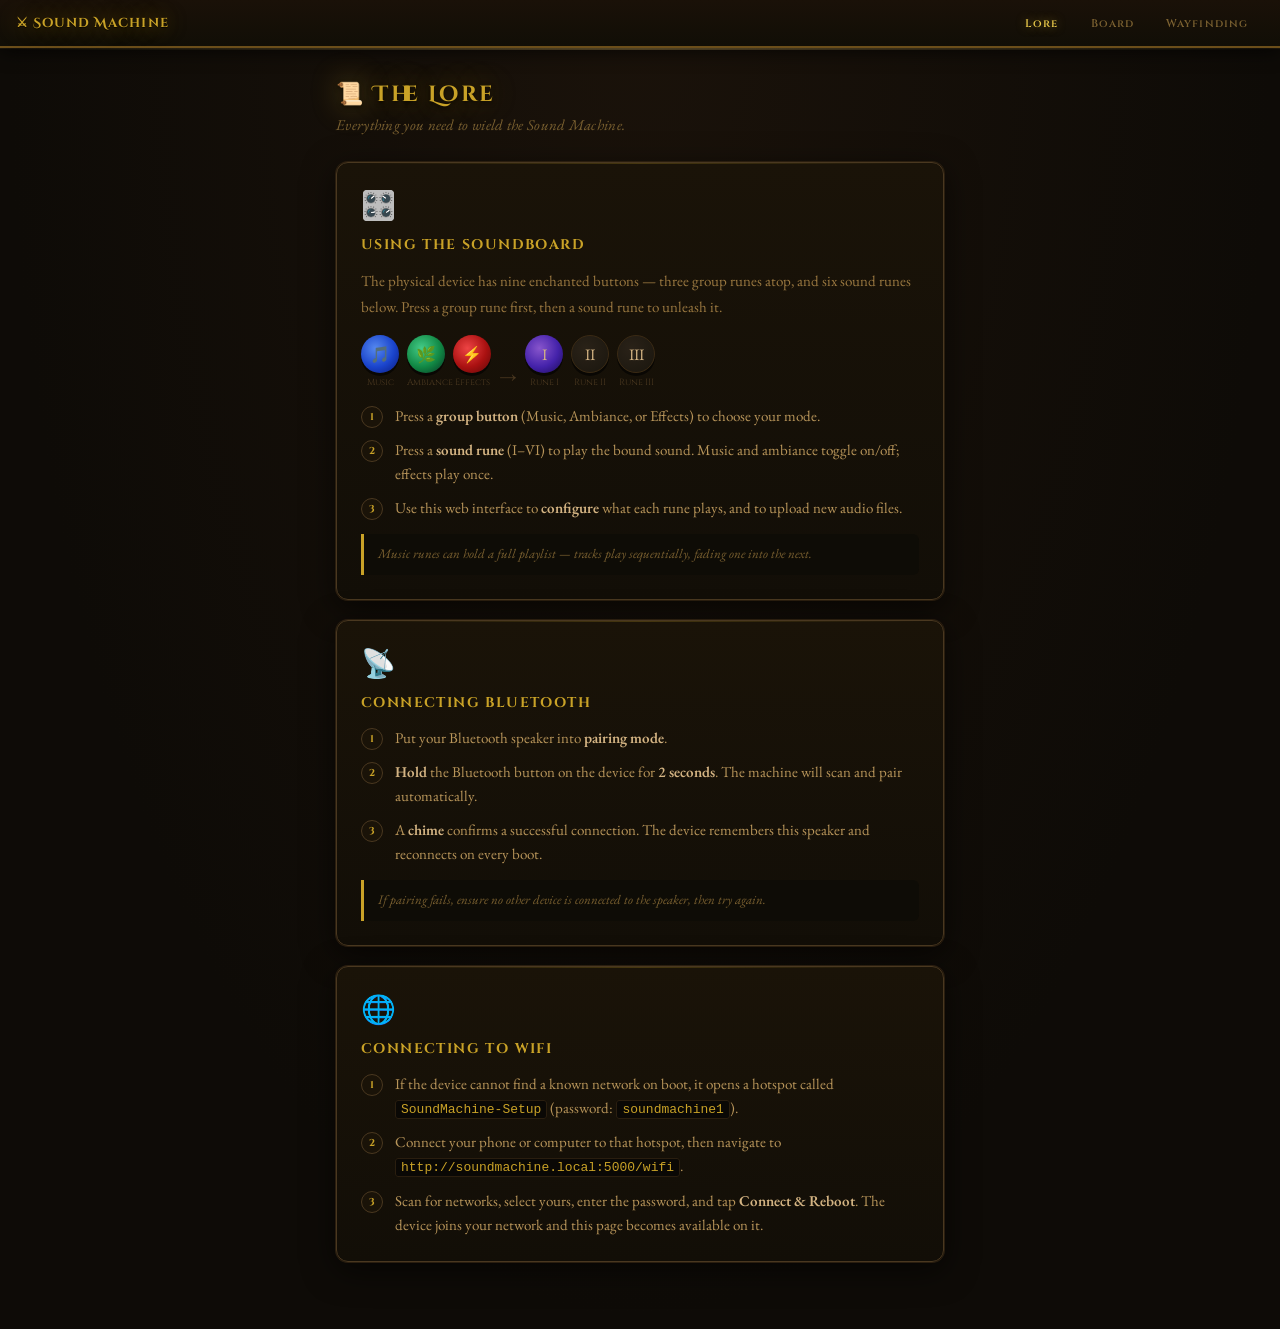
==== static/instructions.html @ b670dbd3 "feat: D&D web UI redesign with playlist support - Redesign Flask web UI with D&D dark fantasy theme " ====
<!DOCTYPE html>
<html lang="en">
<head>
  <meta charset="UTF-8">
  <meta name="viewport" content="width=device-width, initial-scale=1.0">
  <title>Sound Machine — The Lore</title>
  <link href="https://fonts.googleapis.com/css2?family=Cinzel:wght@400;600;700;900&family=Cinzel+Decorative:wght@400;700&family=EB+Garamond:ital,wght@0,400;0,600;1,400&display=swap" rel="stylesheet">
  <link rel="stylesheet" href="/static/styles.css">
</head>
<body>

<nav>
  <span class="brand">⚔ Sound Machine</span>
  <a href="/lore" class="active">Lore</a>
  <a href="/">Board</a>
  <a href="/wifi">Wayfinding</a>
</nav>

<main>
  <h1>📜 The Lore</h1>
  <p class="page-subtitle">Everything you need to wield the Sound Machine.</p>

  <div class="section-card">
    <span class="section-icon">🎛️</span>
    <div class="section-title">Using the Soundboard</div>
    <p style="font-size:15px;color:#9a7840;margin-bottom:16px;line-height:1.7;">The physical device has nine enchanted buttons — three group runes atop, and six sound runes below. Press a group rune first, then a sound rune to unleash it.</p>
    <div class="btn-group-row" style="align-items:flex-end;margin-bottom:16px;">
      <div class="mini-group"><div class="mini-btn blue">🎵</div><div class="mini-label">Music</div></div>
      <div class="mini-group"><div class="mini-btn green">🌿</div><div class="mini-label">Ambiance</div></div>
      <div class="mini-group"><div class="mini-btn red">⚡</div><div class="mini-label">Effects</div></div>
      <div class="arrow">→</div>
      <div class="mini-group"><div class="mini-btn purple">I</div><div class="mini-label">Rune I</div></div>
      <div class="mini-group"><div class="mini-btn dark">II</div><div class="mini-label">Rune II</div></div>
      <div class="mini-group"><div class="mini-btn dark">III</div><div class="mini-label">Rune III</div></div>
    </div>
    <div class="steps">
      <div class="step"><div class="step-num">1</div><div class="step-text">Press a <strong>group button</strong> (Music, Ambiance, or Effects) to choose your mode.</div></div>
      <div class="step"><div class="step-num">2</div><div class="step-text">Press a <strong>sound rune</strong> (I–VI) to play the bound sound. Music and ambiance toggle on/off; effects play once.</div></div>
      <div class="step"><div class="step-num">3</div><div class="step-text">Use this web interface to <strong>configure</strong> what each rune plays, and to upload new audio files.</div></div>
    </div>
    <div class="callout">Music runes can hold a full playlist — tracks play sequentially, fading one into the next.</div>
  </div>

  <div class="section-card">
    <span class="section-icon">📡</span>
    <div class="section-title">Connecting Bluetooth</div>
    <div class="steps">
      <div class="step"><div class="step-num">1</div><div class="step-text">Put your Bluetooth speaker into <strong>pairing mode</strong>.</div></div>
      <div class="step"><div class="step-num">2</div><div class="step-text"><strong>Hold</strong> the Bluetooth button on the device for <strong>2 seconds</strong>. The machine will scan and pair automatically.</div></div>
      <div class="step"><div class="step-num">3</div><div class="step-text">A <strong>chime</strong> confirms a successful connection. The device remembers this speaker and reconnects on every boot.</div></div>
    </div>
    <div class="callout">If pairing fails, ensure no other device is connected to the speaker, then try again.</div>
  </div>

  <div class="section-card">
    <span class="section-icon">🌐</span>
    <div class="section-title">Connecting to WiFi</div>
    <div class="steps">
      <div class="step"><div class="step-num">1</div><div class="step-text">If the device cannot find a known network on boot, it opens a hotspot called <code>SoundMachine-Setup</code> (password: <code>soundmachine1</code>).</div></div>
      <div class="step"><div class="step-num">2</div><div class="step-text">Connect your phone or computer to that hotspot, then navigate to <code>http://soundmachine.local:5000/wifi</code>.</div></div>
      <div class="step"><div class="step-num">3</div><div class="step-text">Scan for networks, select yours, enter the password, and tap <strong>Connect &amp; Reboot</strong>. The device joins your network and this page becomes available on it.</div></div>
    </div>
  </div>
</main>

</body>
</html>
---- static/styles.css ----
/* === D&D Sound Machine — shared styles === */

/* ── Reset ── */
*, *::before, *::after { box-sizing: border-box; margin: 0; padding: 0; }

/* ── Body ── */
body {
  background: #0e0b07;
  color: #d4b483;
  font-family: 'EB Garamond', Georgia, serif;
  min-height: 100vh;
  background-image:
    radial-gradient(ellipse at 50% 0%, #1a120a 0%, #0e0b07 70%),
    url("data:image/svg+xml,%3Csvg width='60' height='60' viewBox='0 0 60 60' xmlns='http://www.w3.org/2000/svg'%3E%3Cg fill='none' fill-rule='evenodd'%3E%3Cg fill='%23ffffff' fill-opacity='0.015'%3E%3Cpath d='M36 34v-4h-2v4h-4v2h4v4h2v-4h4v-2h-4zm0-30V0h-2v4h-4v2h4v4h2V6h4V4h-4zM6 34v-4H4v4H0v2h4v4h2v-4h4v-2H6zM6 4V0H4v4H0v2h4v4h2V6h4V4H6z'/%3E%3C/g%3E%3C/g%3E%3C/svg%3E");
}

/* ── Nav ── */
nav {
  background: linear-gradient(180deg, #1a1108 0%, #110e06 100%);
  border-bottom: 2px solid #6b4e1a;
  display: flex; align-items: center; padding: 0 16px;
  box-shadow: 0 2px 20px rgba(0,0,0,0.8), 0 1px 0 rgba(212,180,100,0.1);
  position: relative;
}
nav::after {
  content: '';
  position: absolute; bottom: -4px; left: 0; right: 0; height: 2px;
  background: linear-gradient(90deg, transparent, rgba(212,180,100,0.3), transparent);
}
nav .brand {
  padding: 14px 0;
  font-family: 'Cinzel Decorative', serif;
  color: #c9a227; font-size: 13px; font-weight: 700;
  text-shadow: 0 0 20px rgba(201,162,39,0.6), 0 1px 0 rgba(0,0,0,0.8);
  margin-right: auto; letter-spacing: 0.08em;
}
nav a {
  padding: 14px 16px; color: #7a6030;
  font-family: 'Cinzel', serif; font-size: 11px;
  text-decoration: none; letter-spacing: 0.1em;
  transition: color 0.2s; font-weight: 600;
}
nav a:hover { color: #c9a227; }
nav a.active { color: #e8c84a; text-shadow: 0 0 10px rgba(232,200,74,0.5); }

/* ── Main content area ── */
main { max-width: 640px; margin: 0 auto; padding: 32px 16px 48px; }

/* ── Headings ── */
h1 {
  font-family: 'Cinzel Decorative', serif;
  font-size: clamp(16px, 4vw, 22px);
  color: #c9a227;
  text-shadow: 0 0 30px rgba(201,162,39,0.4), 0 2px 4px rgba(0,0,0,0.8);
  margin-bottom: 6px; letter-spacing: 0.1em;
}
.subtitle, .page-subtitle {
  font-size: 15px; color: #7a6030;
  margin-bottom: 28px; font-style: italic; letter-spacing: 0.02em;
}

/* ── Decorative divider ── */
.divider {
  display: flex; align-items: center; gap: 12px;
  margin-bottom: 16px; color: #4a3820;
  font-size: 12px; letter-spacing: 0.15em; font-family: 'Cinzel', serif;
}
.divider::before, .divider::after {
  content: ''; flex: 1; height: 1px;
  background: linear-gradient(90deg, transparent, #4a3820, transparent);
}

/* ── Section card (instructions, wifi) ── */
.section-card {
  background: linear-gradient(180deg, #1a1308 0%, #120e07 100%);
  border: 1px solid #4a3820; border-radius: 12px;
  padding: 24px; margin-bottom: 20px;
  box-shadow: 0 0 0 1px #2a1e0f, 0 8px 32px rgba(0,0,0,0.6);
  position: relative;
}
.section-card::before {
  content: ''; position: absolute;
  top: 0; left: 20px; right: 20px; height: 1px;
  background: linear-gradient(90deg, transparent, rgba(201,162,39,0.25), transparent);
}
.section-icon { font-size: 28px; margin-bottom: 12px; display: block; }
.section-title {
  font-family: 'Cinzel', serif; font-size: 14px; font-weight: 700;
  color: #c9a227; letter-spacing: 0.1em; text-transform: uppercase; margin-bottom: 14px;
}

/* ── Steps ── */
.steps { display: flex; flex-direction: column; gap: 10px; }
.step { display: flex; gap: 12px; align-items: flex-start; }
.step-num {
  font-family: 'Cinzel', serif; font-size: 10px; font-weight: 700;
  color: #c9a227; background: #1a1308; border: 1px solid #4a3820;
  border-radius: 50%; width: 22px; height: 22px;
  display: flex; align-items: center; justify-content: center;
  flex-shrink: 0; margin-top: 2px;
}
.step-text { font-size: 15px; line-height: 1.6; color: #b8955a; }
.step-text strong { color: #d4b483; font-weight: 600; }
.step-text code {
  font-family: monospace; background: #0a0805;
  border: 1px solid #2a1e0f; border-radius: 3px;
  padding: 1px 5px; font-size: 13px; color: #c9a227;
}
.callout {
  background: #0e0c06; border-left: 3px solid #c9a227;
  border-radius: 0 6px 6px 0; padding: 10px 14px; margin-top: 14px;
  font-size: 13px; color: #7a6030; font-style: italic; line-height: 1.6;
}

/* ── Mini button illustration (instructions page) ── */
.btn-group-row { display: flex; gap: 8px; margin: 10px 0 4px; flex-wrap: wrap; }
.mini-btn {
  border-radius: 50%; width: 38px; height: 38px;
  display: flex; align-items: center; justify-content: center;
  font-size: 16px; box-shadow: 0 3px 0 rgba(0,0,0,0.6); flex-shrink: 0;
}
.mini-btn.blue  { background: radial-gradient(circle at 38% 35%, #5588ee, #1a44cc 55%, #0a1a7a); }
.mini-btn.green { background: radial-gradient(circle at 38% 35%, #44cc88, #118844 55%, #063322); }
.mini-btn.red   { background: radial-gradient(circle at 38% 35%, #ee4444, #aa1111 55%, #5a0808); }
.mini-btn.dark  { background: radial-gradient(circle at 38% 35%, #2a2218, #1a160e); border: 1px solid #3a2a14; }
.mini-btn.purple { background: radial-gradient(circle at 38% 35%, #8855cc, #4422aa 55%, #1a0a55); }
.mini-label { font-family: 'Cinzel', serif; font-size: 9px; color: #4a3820; text-align: center; width: 38px; }
.mini-group { display: flex; flex-direction: column; align-items: center; gap: 3px; }
.arrow { font-size: 18px; color: #4a3820; display: flex; align-items: center; padding-top: 6px; }

/* ── Cabinet ── */
.cabinet {
  background: radial-gradient(ellipse at 50% 10%, #1e1710 0%, #120f09 60%, #0a0805 100%);
  border: 2px solid #4a3820; border-radius: 16px; padding: 28px 20px; margin-bottom: 24px;
  box-shadow:
    0 0 0 1px #2a1e0f, 0 20px 60px rgba(0,0,0,0.9),
    inset 0 1px 0 rgba(212,180,100,0.08), inset 0 -2px 0 rgba(0,0,0,0.6);
  position: relative;
}
.cabinet::before { content: '✦'; position: absolute; top: 8px; left: 12px; color: #4a3820; font-size: 12px; }
.cabinet::after  { content: '✦'; position: absolute; top: 8px; right: 12px; color: #4a3820; font-size: 12px; }

/* ── Button grid ── */
.grid { display: grid; grid-template-columns: repeat(3, 1fr); gap: 20px; }

/* ── Arcade button base ── */
.arcade-btn {
  display: flex; flex-direction: column; align-items: center; gap: 9px;
  cursor: pointer; user-select: none;
}
.arcade-btn:active .dome-wrap { transform: translateY(3px); }
.dome-wrap {
  width: 100%; aspect-ratio: 1; border-radius: 50%; position: relative;
  transition: transform 0.08s ease;
}
.dome-wrap::before {
  content: ''; position: absolute; inset: -6px; border-radius: 50%;
  background: radial-gradient(circle at 40% 30%, #5a4520, #2a1e0a 50%, #1a1008);
  box-shadow:
    0 5px 0 #0a0805, 0 8px 20px rgba(0,0,0,0.9),
    inset 0 1px 0 rgba(212,180,100,0.15), inset 0 -1px 0 rgba(0,0,0,0.5);
  z-index: 0;
}
.dome-face {
  position: absolute; inset: 0; border-radius: 50%; z-index: 1;
  display: flex; flex-direction: column; align-items: center; justify-content: center;
  gap: 3px; overflow: hidden;
}
.dome-face::before {
  content: ''; position: absolute; inset: 0; border-radius: 50%;
  background: linear-gradient(135deg, rgba(255,255,255,0.15) 0%, transparent 50%); z-index: 3;
}
.dome-face::after {
  content: ''; position: absolute; top: 8%; left: 14%; width: 38%; height: 28%;
  background: radial-gradient(ellipse, rgba(255,255,255,0.5) 0%, rgba(255,255,255,0.1) 60%, transparent 100%);
  border-radius: 50%; z-index: 4;
}
.dome-icon { font-size: clamp(18px, 3.8vw, 24px); position: relative; z-index: 2; }
.dome-label {
  font-family: 'Cinzel', serif; font-size: clamp(6px, 1.3vw, 8px); font-weight: 700;
  position: relative; z-index: 2; text-align: center; padding: 0 4px;
  line-height: 1.4; letter-spacing: 0.06em; text-transform: uppercase;
}
.dome-sub {
  font-family: 'EB Garamond', serif; font-size: clamp(7px, 1.3vw, 9px);
  position: relative; z-index: 2; opacity: 0.8; font-style: italic;
}
.btn-label {
  font-family: 'Cinzel', serif; font-size: clamp(7px, 1.4vw, 9px);
  text-align: center; letter-spacing: 0.08em; text-transform: uppercase; line-height: 1.4;
}

/* ── Music button — sapphire ── */
.btn-music .dome-face {
  background: radial-gradient(circle at 38% 32%, #5588ee, #1a44cc 50%, #0a1a7a);
  box-shadow: inset 0 -4px 12px rgba(0,0,0,0.5);
}
.btn-music .dome-wrap { box-shadow: 0 5px 0 #06103a, 0 8px 20px rgba(20,60,180,0.4); }
.btn-music.active .dome-face { background: radial-gradient(circle at 38% 32%, #88aaff, #3366ee 50%, #1122aa); }
.btn-music.active .dome-wrap { box-shadow: 0 5px 0 #0a1a6a, 0 0 30px rgba(80,120,255,0.7), 0 0 60px rgba(80,120,255,0.3); }
.btn-music .dome-label { color: #aaccff; }
.btn-music .btn-label { color: #3355aa; }
.btn-music.active .btn-label { color: #7799ee; text-shadow: 0 0 10px rgba(80,120,255,0.6); }

/* ── Ambiance button — emerald ── */
.btn-ambiance .dome-face {
  background: radial-gradient(circle at 38% 32%, #44cc88, #118844 50%, #063322);
  box-shadow: inset 0 -4px 12px rgba(0,0,0,0.5);
}
.btn-ambiance .dome-wrap { box-shadow: 0 5px 0 #031a11, 0 8px 20px rgba(20,120,60,0.4); }
.btn-ambiance.active .dome-face { background: radial-gradient(circle at 38% 32%, #88ffcc, #22cc77 50%, #0a5533); }
.btn-ambiance.active .dome-wrap { box-shadow: 0 5px 0 #063322, 0 0 30px rgba(40,200,100,0.7), 0 0 60px rgba(40,200,100,0.3); }
.btn-ambiance .dome-label { color: #aaffcc; }
.btn-ambiance .btn-label { color: #226633; }
.btn-ambiance.active .btn-label { color: #44bb88; text-shadow: 0 0 10px rgba(40,200,100,0.6); }

/* ── Effects button — ruby ── */
.btn-effects .dome-face {
  background: radial-gradient(circle at 38% 32%, #ee4444, #aa1111 50%, #5a0808);
  box-shadow: inset 0 -4px 12px rgba(0,0,0,0.5);
}
.btn-effects .dome-wrap { box-shadow: 0 5px 0 #2a0505, 0 8px 20px rgba(150,20,20,0.4); }
.btn-effects.active .dome-face { background: radial-gradient(circle at 38% 32%, #ff8888, #ee2222 50%, #880808); }
.btn-effects.active .dome-wrap { box-shadow: 0 5px 0 #440404, 0 0 30px rgba(220,50,50,0.7), 0 0 60px rgba(220,50,50,0.3); }
.btn-effects .dome-label { color: #ffaaaa; }
.btn-effects .btn-label { color: #882222; }
.btn-effects.active .btn-label { color: #dd6666; text-shadow: 0 0 10px rgba(220,50,50,0.6); }

/* ── Sound slot buttons — amethyst / stone ── */
.btn-sound .dome-face {
  background: radial-gradient(circle at 38% 32%, #2a2218, #1a160e 55%, #0e0b07);
  box-shadow: inset 0 -4px 10px rgba(0,0,0,0.7);
}
.btn-sound .dome-wrap { box-shadow: 0 4px 0 #050403, 0 6px 14px rgba(0,0,0,0.7); }
.btn-sound.has-sound .dome-face {
  background: radial-gradient(circle at 38% 32%, #8855cc, #4422aa 55%, #1a0a55);
  box-shadow: inset 0 -4px 12px rgba(0,0,0,0.5);
}
.btn-sound.has-sound .dome-wrap { box-shadow: 0 5px 0 #0d0528, 0 8px 20px rgba(80,40,160,0.4); }
.btn-sound.selected .dome-face { background: radial-gradient(circle at 38% 32%, #bb88ff, #7733dd 55%, #2a0a88); }
.btn-sound.selected .dome-wrap { box-shadow: 0 5px 0 #180550, 0 0 28px rgba(160,80,255,0.7), 0 0 56px rgba(160,80,255,0.3); }
.btn-sound .dome-label { color: #2a2218; font-style: italic; }
.btn-sound.has-sound .dome-label { color: #ddbbff; font-style: normal; }
.btn-sound.selected .dome-label { color: #fff; text-shadow: 0 0 8px rgba(200,150,255,0.8); font-style: normal; }
.btn-sound .btn-label { color: #2a1e0f; }
.btn-sound.has-sound .btn-label { color: #6633aa; }
.btn-sound.selected .btn-label { color: #aa77ee; text-shadow: 0 0 8px rgba(160,80,255,0.5); }

/* ── Config panel ── */
.panel {
  background: linear-gradient(180deg, #1a1308 0%, #120e07 100%);
  border: 1px solid #4a3820; border-radius: 12px;
  padding: 20px; margin-bottom: 20px;
  box-shadow: 0 0 0 1px #2a1e0f, 0 8px 32px rgba(0,0,0,0.8), inset 0 1px 0 rgba(212,180,100,0.06);
  animation: slideIn 0.2s ease; position: relative;
}
.panel::before {
  content: ''; position: absolute; top: 0; left: 20px; right: 20px; height: 1px;
  background: linear-gradient(90deg, transparent, rgba(201,162,39,0.3), transparent);
}
@keyframes slideIn {
  from { opacity: 0; transform: translateY(-6px); }
  to   { opacity: 1; transform: translateY(0); }
}
.panel-header { display: flex; justify-content: space-between; align-items: center; margin-bottom: 16px; }
.panel-title { font-family: 'Cinzel', serif; font-size: 13px; font-weight: 700; color: #c9a227; letter-spacing: 0.08em; }
.badge { font-family: 'Cinzel', serif; font-size: 10px; padding: 3px 10px; border-radius: 4px; background: #1a1308; border: 1px solid #4a3820; color: #c9a227; letter-spacing: 0.06em; }

/* ── Form fields ── */
.field-label {
  font-family: 'Cinzel', serif; font-size: 9px; color: #7a6030;
  text-transform: uppercase; letter-spacing: 0.12em; margin-bottom: 6px; font-weight: 600;
}
.field-input {
  width: 100%; background: #0e0b07; border: 1px solid #3a2a14; border-radius: 6px;
  padding: 8px 12px; color: #d4b483; font-size: 14px; font-family: 'EB Garamond', serif;
  outline: none; margin-bottom: 16px;
}
.field-input:focus { border-color: #8a6820; box-shadow: 0 0 8px rgba(201,162,39,0.15); }
.field-select {
  width: 100%; background: #0e0b07; border: 1px solid #3a2a14; border-radius: 6px;
  padding: 8px 12px; color: #d4b483; font-size: 14px; font-family: 'EB Garamond', serif;
  outline: none; margin-bottom: 16px; cursor: pointer;
}
.field-select:focus { border-color: #8a6820; box-shadow: 0 0 8px rgba(201,162,39,0.15); }
.field-select option { background: #120e07; }

/* ── Playlist ── */
.playlist { display: flex; flex-direction: column; gap: 5px; margin-bottom: 8px; }
.track-row {
  display: flex; align-items: center; gap: 8px;
  background: #0a0805; border: 1px solid #2a1e0f; border-radius: 6px; padding: 7px 10px;
}
.track-name { flex: 1; font-size: 13px; color: #a08840; font-family: 'EB Garamond', serif; font-style: italic; }
.track-remove {
  color: #2a1e0f; font-size: 12px; cursor: pointer;
  background: none; border: none; padding: 2px 6px; border-radius: 4px; transition: color 0.15s;
}
.track-remove:hover { color: #993333; }

/* ── Buttons ── */
.btn-add {
  display: flex; align-items: center; gap: 6px;
  font-family: 'Cinzel', serif; font-size: 9px; letter-spacing: 0.08em; color: #6a5020;
  background: none; border: 1px dashed #3a2a14; border-radius: 6px;
  padding: 8px 12px; cursor: pointer; width: 100%; justify-content: center;
  margin-bottom: 8px; text-transform: uppercase; transition: all 0.15s;
}
.btn-add:hover { color: #c9a227; border-color: #6a5020; background: rgba(201,162,39,0.04); }
.btn-primary {
  background: linear-gradient(180deg, #8a6820, #5a4214); color: #f0d078;
  border: 1px solid #c9a227; border-radius: 6px; padding: 8px 18px;
  font-size: 10px; font-family: 'Cinzel', serif; font-weight: 700;
  letter-spacing: 0.1em; text-transform: uppercase; cursor: pointer;
  box-shadow: 0 2px 8px rgba(0,0,0,0.5); transition: all 0.15s;
}
.btn-primary:hover { background: linear-gradient(180deg, #a07824, #6a4e18); box-shadow: 0 0 12px rgba(201,162,39,0.3); }
.btn-primary:disabled { opacity: 0.5; cursor: not-allowed; }
.btn-ghost {
  background: none; color: #4a3820; border: 1px solid #2a1e0f; border-radius: 6px;
  padding: 8px 18px; font-size: 10px; font-family: 'Cinzel', serif;
  letter-spacing: 0.1em; text-transform: uppercase; cursor: pointer; transition: color 0.15s;
}
.btn-ghost:hover { color: #6a5030; }
.btn-restart {
  background: none; border: 1px solid #2a1e0f; color: #3a2a14; border-radius: 6px;
  padding: 8px 20px; font-size: 9px; font-family: 'Cinzel', serif;
  letter-spacing: 0.1em; text-transform: uppercase; cursor: pointer; transition: all 0.15s;
}
.btn-restart:hover { border-color: #4a3820; color: #6a5030; }
.panel-actions { display: flex; justify-content: flex-end; gap: 8px; }
.footer-actions { display: flex; justify-content: center; margin-top: 8px; }

/* ── Toast ── */
.toast {
  position: fixed; bottom: 20px; right: 20px;
  padding: 10px 16px; border-radius: 8px;
  font-family: 'Cinzel', serif; font-size: 11px;
  letter-spacing: 0.06em; max-width: 280px;
  box-shadow: 0 4px 20px rgba(0,0,0,0.8);
  animation: toastIn 0.2s ease; z-index: 1000;
}
.toast-info    { background: #1a1308; border: 1px solid #4a3820; color: #c9a227; }
.toast-success { background: #0a1a0a; border: 1px solid #226633; color: #44bb88; }
.toast-error   { background: #1a0a0a; border: 1px solid #662222; color: #dd6666; }
@keyframes toastIn {
  from { opacity: 0; transform: translateY(8px); }
  to   { opacity: 1; transform: translateY(0); }
}

/* ── WiFi page ── */
.wifi-network-list { list-style: none; padding: 0; margin-top: 16px; }
.wifi-network-list li {
  padding: 10px 14px; margin: 5px 0;
  background: #0e0b07; border: 1px solid #2a1e0f; border-radius: 6px;
  cursor: pointer; display: flex; justify-content: space-between; align-items: center;
  font-family: 'EB Garamond', serif; font-size: 15px; color: #b8955a; transition: all 0.15s;
}
.wifi-network-list li:hover { border-color: #4a3820; color: #d4b483; }
.wifi-network-list li.selected { background: #1a0a55; border-color: #7733dd; color: #ddbbff; }
.wifi-signal { color: #4a3820; font-size: 12px; white-space: nowrap; margin-left: 12px; font-family: 'Cinzel', serif; }
.wifi-status {
  margin-top: 16px; padding: 10px 14px; border-radius: 6px; display: none;
  font-family: 'EB Garamond', serif; font-size: 15px;
}
.wifi-status.error   { background: #1a0a0a; border: 1px solid #662222; color: #dd6666; }
.wifi-status.success { background: #0a1a0a; border: 1px solid #226633; color: #44bb88; }

/* ── Responsive ── */
@media (max-width: 400px) {
  .grid { gap: 12px; }
  main { padding: 20px 12px 32px; }
  nav .brand { font-size: 11px; }
  nav a { padding: 12px 10px; font-size: 10px; }
}
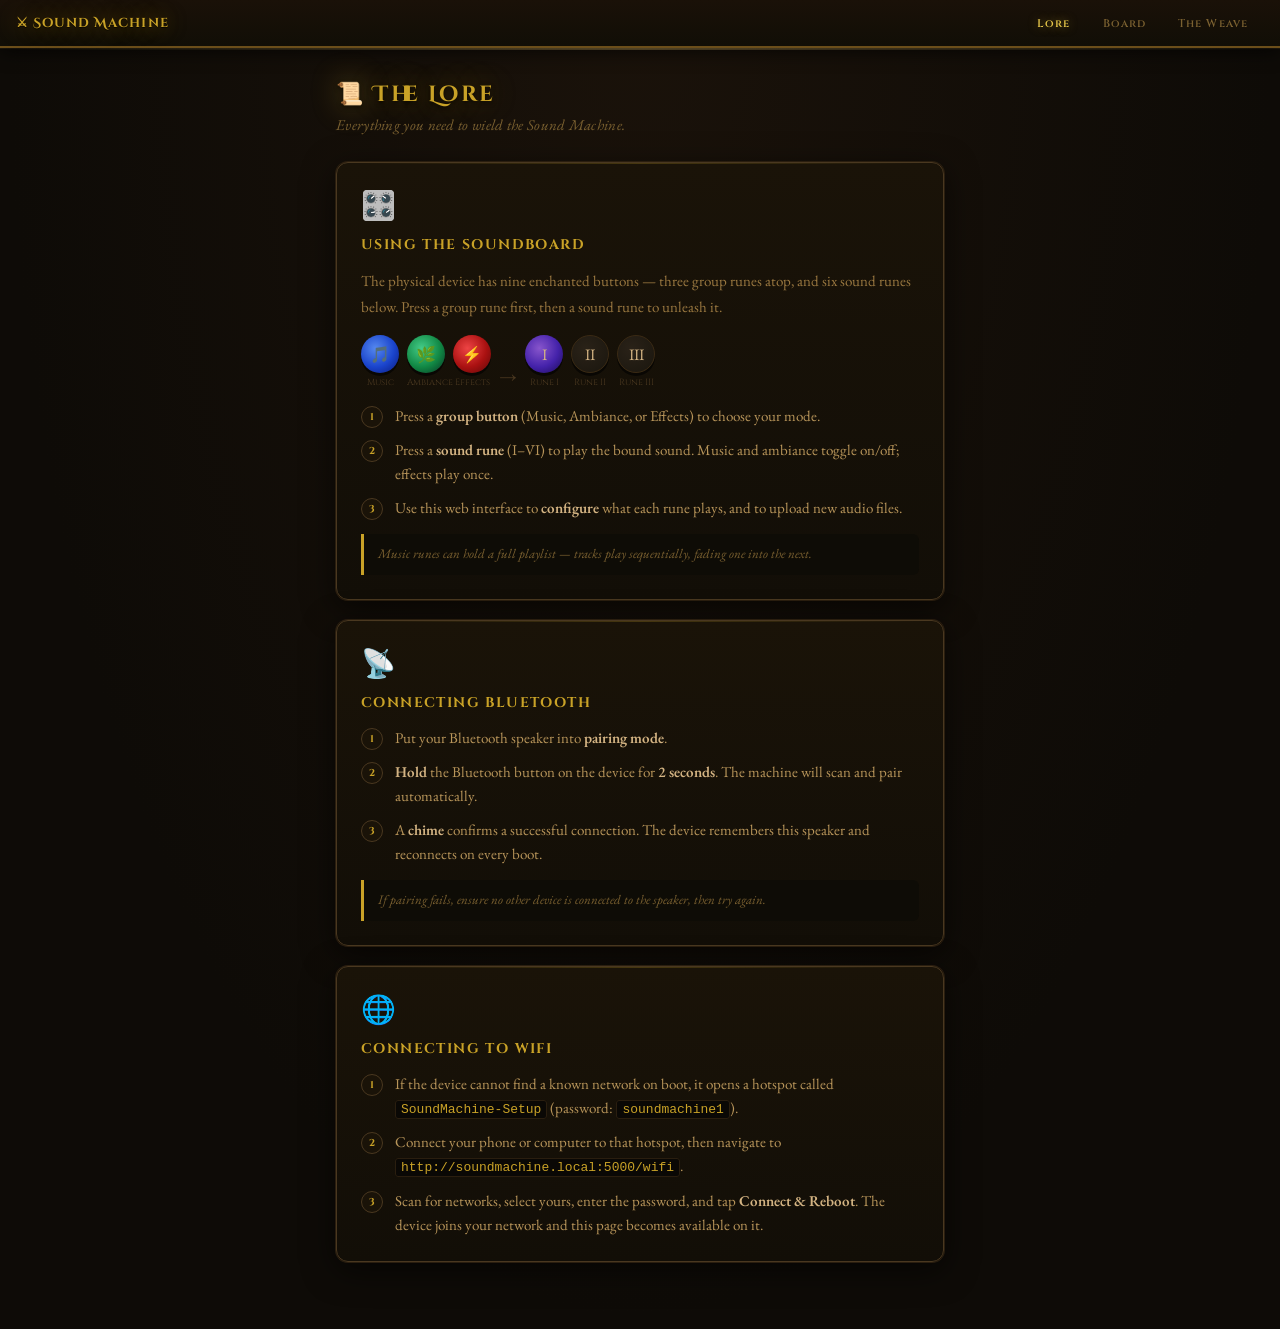
==== commit e97e6896: "fix: rename Wayfinding tab to The Weave and fix Lore nav link Renamed the WiFi tab from "Wayfinding"" ====
--- a/static/instructions.html
+++ b/static/instructions.html
@@ -11,9 +11,9 @@
 
 <nav>
   <span class="brand">⚔ Sound Machine</span>
-  <a href="/lore" class="active">Lore</a>
+  <a href="/static/instructions.html" class="active">Lore</a>
   <a href="/">Board</a>
-  <a href="/wifi">Wayfinding</a>
+  <a href="/wifi">The Weave</a>
 </nav>
 
 <main>
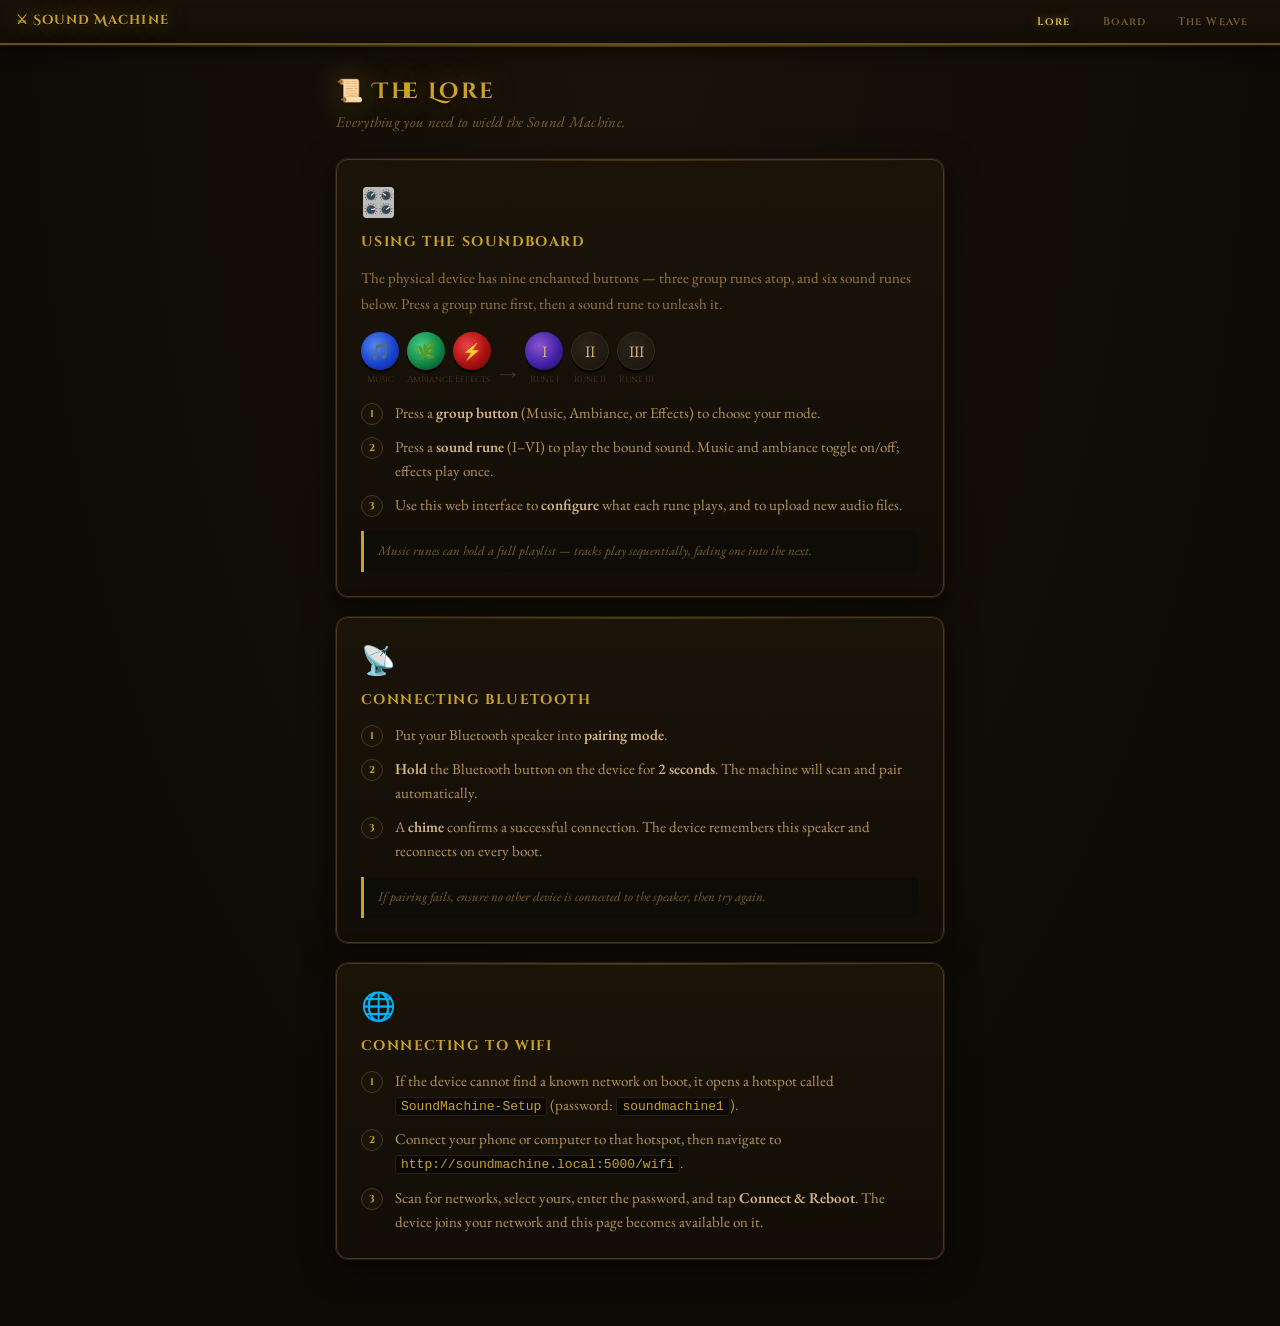
==== commit eca93924: "show connected network" ====
--- a/static/instructions.html
+++ b/static/instructions.html
@@ -10,7 +10,10 @@
 <body>
 
 <nav>
-  <span class="brand">⚔ Sound Machine</span>
+  <div class="brand-block">
+    <span class="brand">⚔ Sound Machine</span>
+    <span id="wifi-indicator" class="wifi-nav-status"></span>
+  </div>
   <a href="/static/instructions.html" class="active">Lore</a>
   <a href="/">Board</a>
   <a href="/wifi">The Weave</a>
@@ -63,5 +66,12 @@
   </div>
 </main>
 
+<script>
+  fetch('/api/wifi/status').then(r => r.json()).then(d => {
+    const el = document.getElementById('wifi-indicator');
+    if (d.ssid) { el.textContent = '● ' + d.ssid; el.className = 'wifi-nav-status connected'; }
+    else         { el.textContent = '● No network'; el.className = 'wifi-nav-status disconnected'; }
+  }).catch(() => {});
+</script>
 </body>
 </html>
--- a/static/styles.css
+++ b/static/styles.css
@@ -28,12 +28,20 @@
   background: linear-gradient(90deg, transparent, rgba(212,180,100,0.3), transparent);
 }
 nav .brand {
-  padding: 14px 0;
   font-family: 'Cinzel Decorative', serif;
   color: #c9a227; font-size: 13px; font-weight: 700;
   text-shadow: 0 0 20px rgba(201,162,39,0.6), 0 1px 0 rgba(0,0,0,0.8);
-  margin-right: auto; letter-spacing: 0.08em;
-}
+  letter-spacing: 0.08em;
+}
+.brand-block {
+  display: flex; flex-direction: column; justify-content: center;
+  margin-right: auto; padding: 10px 0; gap: 3px;
+}
+.wifi-nav-status {
+  font-family: 'Cinzel', serif; font-size: 8px; letter-spacing: 0.06em;
+}
+.wifi-nav-status.connected    { color: #44bb88; }
+.wifi-nav-status.disconnected { color: #dd6666; }
 nav a {
   padding: 14px 16px; color: #7a6030;
   font-family: 'Cinzel', serif; font-size: 11px;
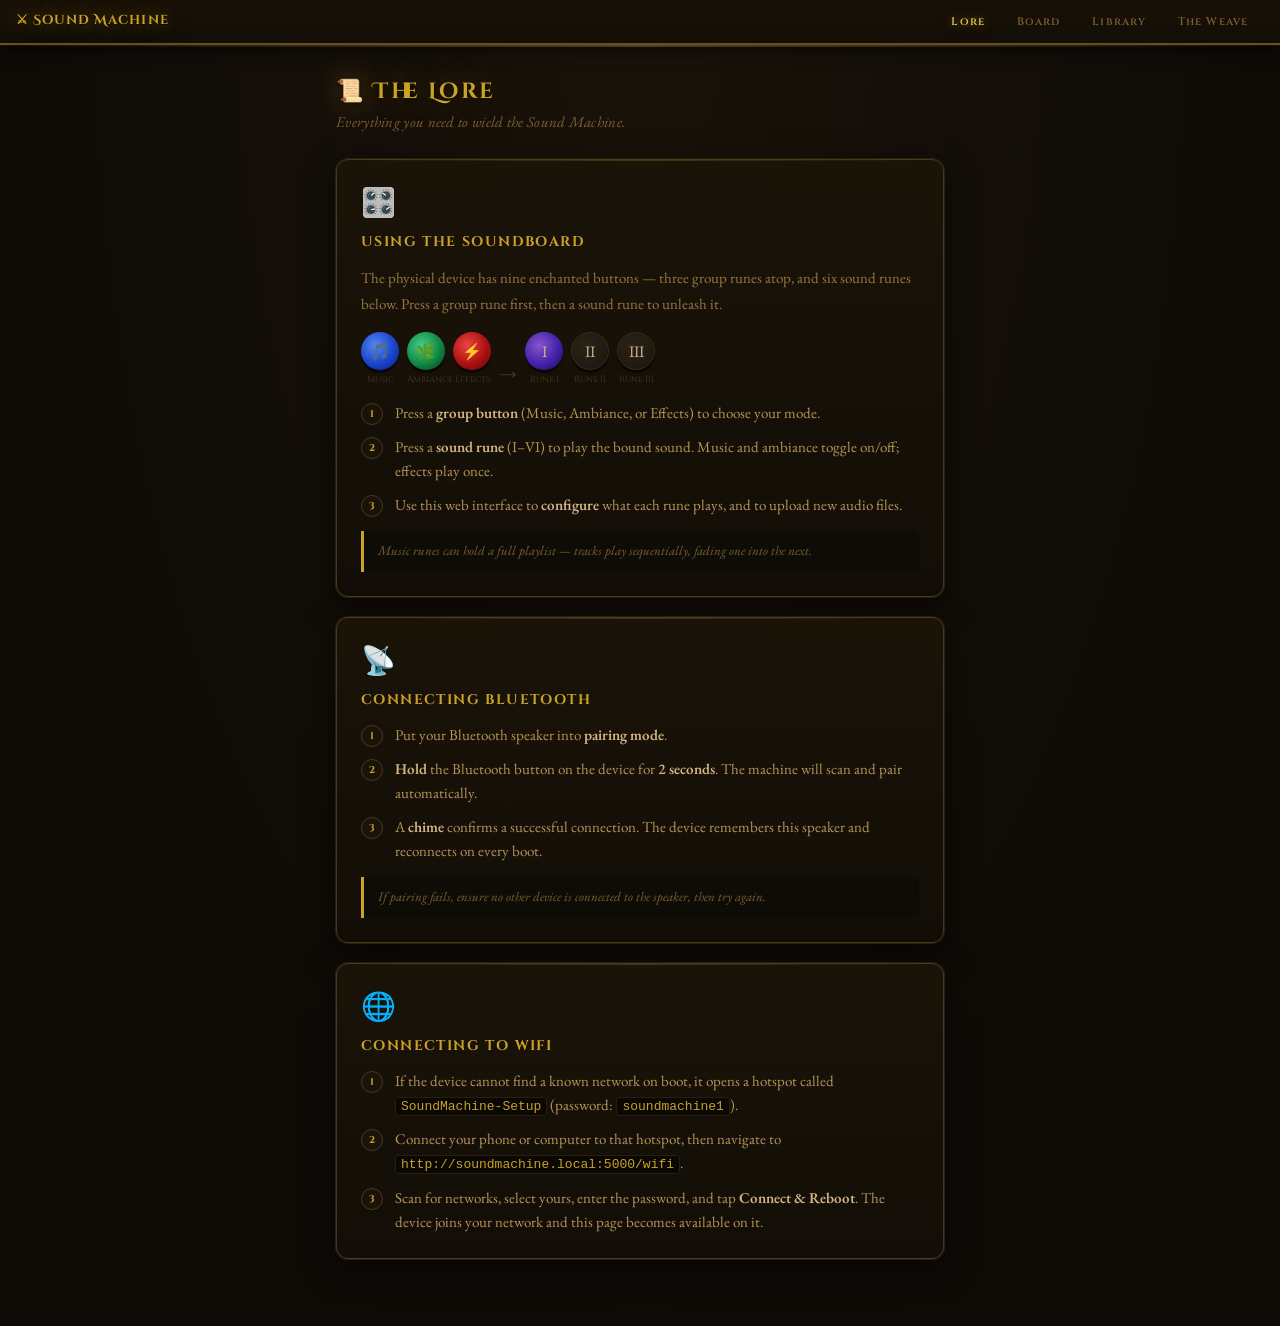
==== commit 6a7c939e: "feat: add Sound Library tab with upload, labels, preview, rename, and delete" ====
--- a/static/instructions.html
+++ b/static/instructions.html
@@ -16,6 +16,7 @@
   </div>
   <a href="/static/instructions.html" class="active">Lore</a>
   <a href="/">Board</a>
+  <a href="/library">Library</a>
   <a href="/wifi">The Weave</a>
 </nav>
 
--- a/static/styles.css
+++ b/static/styles.css
@@ -38,7 +38,7 @@
   margin-right: auto; padding: 10px 0; gap: 3px;
 }
 .wifi-nav-status {
-  font-family: 'Cinzel', serif; font-size: 8px; letter-spacing: 0.06em;
+  font-family: 'Cinzel', serif; font-size: 10px; letter-spacing: 0.06em;
 }
 .wifi-nav-status.connected    { color: #44bb88; }
 .wifi-nav-status.disconnected { color: #dd6666; }
@@ -154,9 +154,13 @@
 /* ── Arcade button base ── */
 .arcade-btn {
   display: flex; flex-direction: column; align-items: center; gap: 9px;
-  cursor: pointer; user-select: none;
+  cursor: pointer; user-select: none; transition: opacity 0.25s;
 }
 .arcade-btn:active .dome-wrap { transform: translateY(3px); }
+
+/* ── Dim non-selected buttons ── */
+.btn-music:not(.active), .btn-ambiance:not(.active), .btn-effects:not(.active) { opacity: 0.45; }
+.grid:has(.btn-sound.selected) .btn-sound:not(.selected) { opacity: 0.45; }
 .dome-wrap {
   width: 100%; aspect-ratio: 1; border-radius: 50%; position: relative;
   transition: transform 0.08s ease;
@@ -356,6 +360,39 @@
   to   { opacity: 1; transform: translateY(0); }
 }
 
+/* ── Bluetooth device list ── */
+.section-subheading {
+  font-family: 'Cinzel', serif; font-size: 10px; font-weight: 700;
+  color: #7a6030; letter-spacing: 0.12em; text-transform: uppercase; margin-bottom: 10px;
+}
+.device-list { list-style: none; padding: 0; margin-top: 8px; }
+.device-row {
+  display: flex; align-items: center; justify-content: space-between; gap: 10px;
+  padding: 9px 12px; margin: 5px 0;
+  background: #0e0b07; border: 1px solid #2a1e0f; border-radius: 6px;
+}
+.device-info { display: flex; flex-direction: column; gap: 2px; min-width: 0; }
+.device-name { font-family: 'EB Garamond', serif; font-size: 15px; color: #b8955a; white-space: nowrap; overflow: hidden; text-overflow: ellipsis; }
+.device-addr { font-family: monospace; font-size: 11px; color: #4a3820; }
+.device-empty { font-family: 'EB Garamond', serif; font-size: 14px; color: #4a3820; font-style: italic; padding: 8px 0; }
+.btn-pair {
+  flex-shrink: 0; background: linear-gradient(180deg, #1a4428, #0e2a18); color: #44bb88;
+  border: 1px solid #226633; border-radius: 5px; padding: 5px 12px;
+  font-size: 9px; font-family: 'Cinzel', serif; font-weight: 700;
+  letter-spacing: 0.08em; text-transform: uppercase; cursor: pointer; transition: all 0.15s;
+}
+.btn-pair:hover { background: linear-gradient(180deg, #205530, #122e1a); box-shadow: 0 0 8px rgba(40,180,100,0.25); }
+.btn-pair:disabled { opacity: 0.4; cursor: not-allowed; }
+.btn-forget {
+  flex-shrink: 0; background: none; color: #4a3820;
+  border: 1px solid #2a1e0f; border-radius: 5px; padding: 5px 12px;
+  font-size: 9px; font-family: 'Cinzel', serif; font-weight: 700;
+  letter-spacing: 0.08em; text-transform: uppercase; cursor: pointer; transition: all 0.15s;
+}
+.btn-forget:hover { color: #993333; border-color: #662222; }
+.btn-forget:disabled { opacity: 0.4; cursor: not-allowed; }
+.wifi-status.info { background: #0e0b07; border: 1px solid #3a2a14; color: #7a6030; display: block; }
+
 /* ── WiFi page ── */
 .wifi-network-list { list-style: none; padding: 0; margin-top: 16px; }
 .wifi-network-list li {
@@ -374,6 +411,85 @@
 .wifi-status.error   { background: #1a0a0a; border: 1px solid #662222; color: #dd6666; }
 .wifi-status.success { background: #0a1a0a; border: 1px solid #226633; color: #44bb88; }
 
+/* ── Library page ── */
+.lib-tabs { display: flex; margin-bottom: 0; }
+.lib-tab {
+  padding: 8px 20px; cursor: pointer;
+  border: 1px solid #3a2a14; border-bottom: none; border-radius: 6px 6px 0 0;
+  background: #0e0b07; color: #4a3820;
+  font-family: 'Cinzel', serif; font-size: 10px;
+  letter-spacing: 0.08em; text-transform: uppercase;
+  transition: all 0.15s;
+}
+.lib-tab:hover { color: #7a6030; }
+.lib-tab.active { background: #1a1308; color: #c9a227; border-color: #4a3820; }
+.lib-panel {
+  border: 1px solid #4a3820; border-radius: 0 6px 6px 6px;
+  background: linear-gradient(180deg, #1a1308 0%, #120e07 100%);
+  padding: 20px; margin-bottom: 24px;
+  box-shadow: 0 0 0 1px #2a1e0f, 0 8px 32px rgba(0,0,0,0.8);
+  position: relative;
+}
+.lib-panel::before {
+  content: ''; position: absolute; top: 0; left: 20px; right: 20px; height: 1px;
+  background: linear-gradient(90deg, transparent, rgba(201,162,39,0.2), transparent);
+}
+.lib-upload-bar {
+  display: flex; align-items: center; gap: 12px;
+  margin-bottom: 16px; padding-bottom: 16px; border-bottom: 1px solid #2a1e0f;
+}
+.lib-upload-hint {
+  color: #4a3820; font-family: 'EB Garamond', serif; font-size: 13px; font-style: italic;
+}
+.lib-table { width: 100%; border-collapse: collapse; }
+.lib-table th {
+  text-align: left; font-family: 'Cinzel', serif; font-size: 9px;
+  text-transform: uppercase; letter-spacing: 0.12em; color: #4a3820;
+  padding: 0 10px 10px; border-bottom: 1px solid #2a1e0f;
+}
+.lib-table td { padding: 10px; border-bottom: 1px solid #1a1208; vertical-align: middle; }
+.lib-table tr:last-child td { border-bottom: none; }
+.lib-label-text { color: #d4b483; font-family: 'EB Garamond', serif; font-size: 15px; }
+.lib-filename { color: #4a3820; font-family: monospace; font-size: 12px; }
+.lib-slot-badge {
+  display: inline-block; font-family: 'Cinzel', serif; font-size: 9px;
+  padding: 2px 7px; border-radius: 3px; background: #1a0a55; color: #8855cc;
+  border: 1px solid #4422aa; margin-right: 3px; letter-spacing: 0.06em;
+}
+.lib-unassigned { color: #2a1e0f; font-size: 13px; }
+.lib-actions { display: flex; gap: 6px; flex-wrap: wrap; }
+.lib-action-btn {
+  background: none; border: 1px solid #2a1e0f; color: #4a3820;
+  padding: 4px 10px; border-radius: 4px; cursor: pointer;
+  font-family: 'Cinzel', serif; font-size: 9px; letter-spacing: 0.06em;
+  text-transform: uppercase; transition: all 0.15s; white-space: nowrap;
+}
+.lib-action-btn:hover { border-color: #4a3820; color: #7a6030; }
+.lib-action-btn.playing { border-color: #5588ee; color: #5588ee; }
+.lib-action-btn.save { border-color: #226633; color: #44bb88; }
+.lib-action-btn.danger:hover { border-color: #662222; color: #dd6666; }
+.lib-label-input {
+  background: #0e0b07; border: 1px solid #8a6820; border-radius: 4px;
+  color: #d4b483; font-family: 'EB Garamond', serif; font-size: 14px;
+  padding: 3px 8px; outline: none; width: 100%;
+}
+.lib-label-input:focus { box-shadow: 0 0 8px rgba(201,162,39,0.15); }
+.lib-player {
+  display: flex; align-items: center; gap: 10px;
+  margin-top: 16px; padding-top: 14px; border-top: 1px solid #2a1e0f;
+  font-family: 'Cinzel', serif; font-size: 9px; letter-spacing: 0.08em; text-transform: uppercase; color: #4a3820;
+}
+.lib-player-name {
+  color: #b8955a; font-family: 'EB Garamond', serif; font-size: 14px;
+  font-style: italic; letter-spacing: 0; text-transform: none;
+  flex: 1; overflow: hidden; text-overflow: ellipsis; white-space: nowrap;
+}
+#audio-player { flex: 2; min-width: 0; height: 30px; filter: sepia(20%) opacity(0.85); }
+.lib-empty {
+  text-align: center; color: #4a3820; font-family: 'EB Garamond', serif;
+  font-size: 14px; font-style: italic; padding: 24px;
+}
+
 /* ── Responsive ── */
 @media (max-width: 400px) {
   .grid { gap: 12px; }
